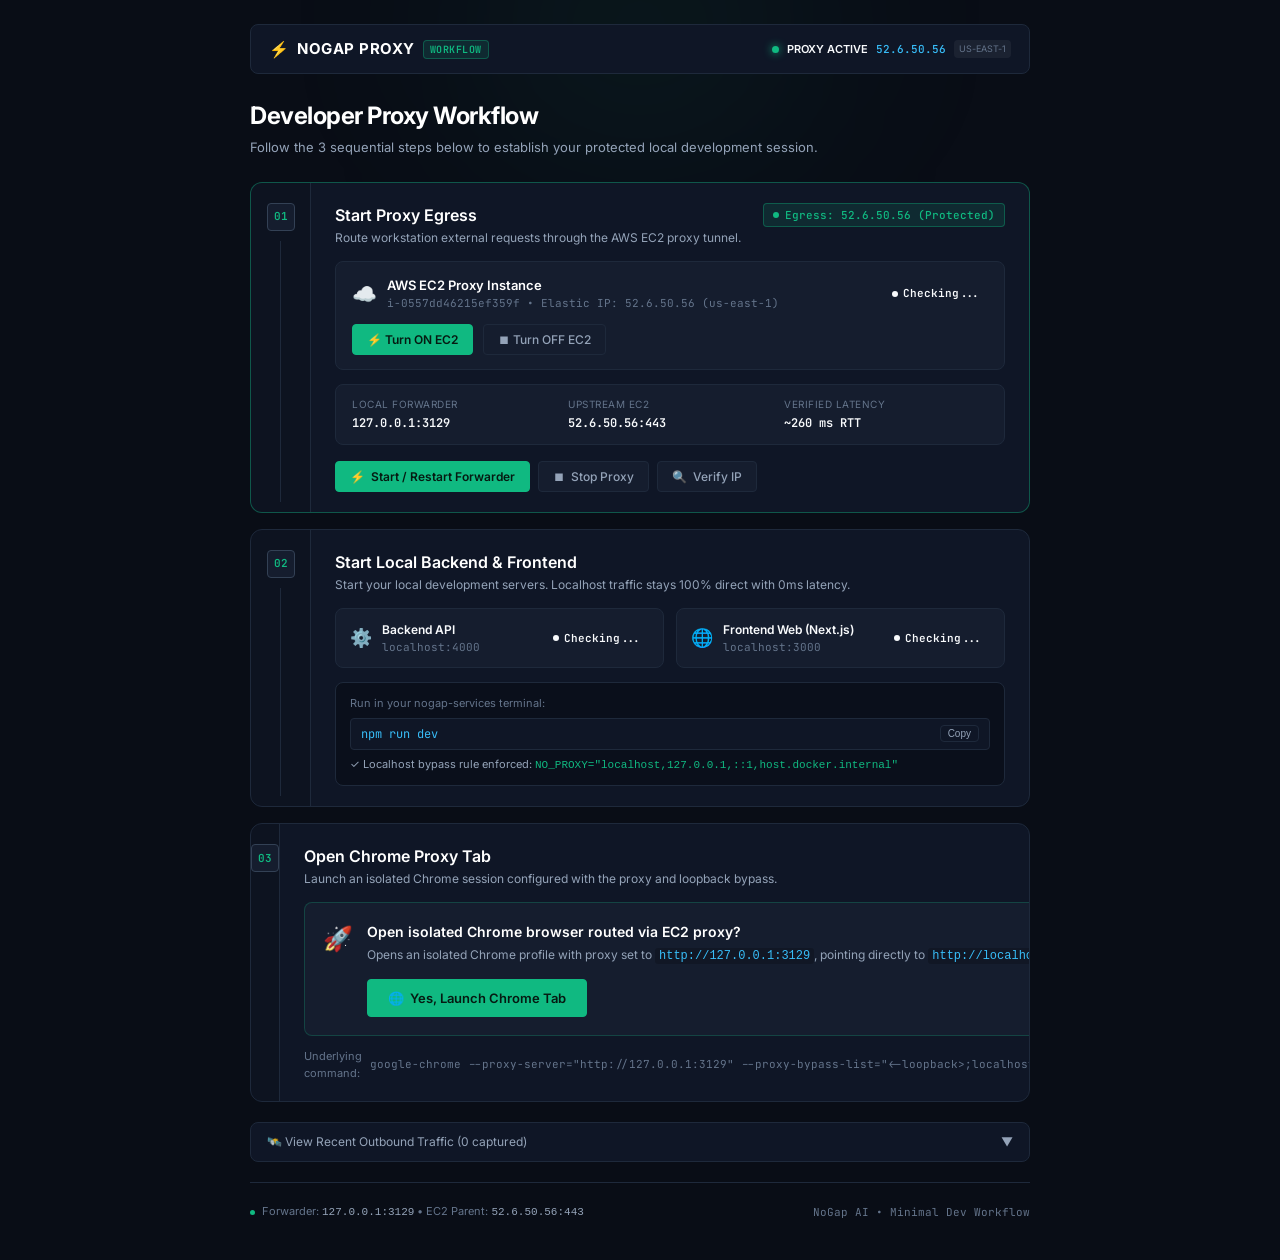
==== ui/public/index.html @ 5a135667 "feat: add minimal workflow UI and EC2 power management script" ====
<!DOCTYPE html>
<html lang="en">
<head>
  <meta charset="UTF-8">
  <meta name="viewport" content="width=device-width, initial-scale=1.0">
  <title>NoGap Proxy | Developer Workflow Controller</title>
  <meta name="description" content="Minimal, focused 3-step workflow controller for NoGap developer proxy egress.">
  <link rel="preconnect" href="https://fonts.googleapis.com">
  <link rel="preconnect" href="https://fonts.gstatic.com" crossorigin>
  <link href="https://fonts.googleapis.com/css2?family=Inter:wght@400;500;600;700&family=JetBrains+Mono:wght@400;500;600&display=swap" rel="stylesheet">
  <link rel="stylesheet" href="style.css">
</head>
<body class="obsidian-theme">
  <!-- Minimalist Background Grid -->
  <div class="ambient-glow"></div>

  <div class="workflow-container">
    <!-- Clean Minimalist Header -->
    <header class="top-nav">
      <div class="nav-brand">
        <span class="brand-spark">⚡</span>
        <span class="brand-title">NOGAP PROXY</span>
        <span class="brand-badge">WORKFLOW</span>
      </div>

      <div class="nav-status">
        <div class="status-indicator" id="navStatus">
          <span class="pulse-dot active" id="navStatusDot"></span>
          <span class="status-label" id="navStatusLabel">PROXY ACTIVE</span>
          <span class="status-ip mono" id="navEgressIp">52.6.50.56</span>
          <span class="status-region">US-EAST-1</span>
        </div>
      </div>
    </header>

    <!-- Page Title & Guidance -->
    <div class="page-intro">
      <h1 class="page-title">Developer Proxy Workflow</h1>
      <p class="page-subtitle">Follow the 3 sequential steps below to establish your protected local development session.</p>
    </div>

    <!-- 3-STEP SEQUENTIAL WORKFLOW -->
    <div class="stepper-stack">
      
      <!-- STEP 1: START PROXY -->
      <section class="step-card active-step" id="stepCard1">
        <div class="step-sidebar">
          <div class="step-number">01</div>
          <div class="step-connector"></div>
        </div>

        <div class="step-body">
          <div class="step-header">
            <div>
              <h2 class="step-title">Start Proxy Egress</h2>
              <p class="step-desc">Route workstation external requests through the AWS EC2 proxy tunnel.</p>
            </div>
            <span class="status-pill-minimal online" id="step1StatusPill">
              <span class="dot"></span>
              <span id="step1StatusText">Egress: 52.6.50.56 (Protected)</span>
            </span>
          </div>

          <!-- AWS EC2 Cloud Server Power Card -->
          <div class="ec2-power-card" id="ec2PowerCard">
            <div class="ec2-power-header">
              <div class="ec2-info">
                <span class="cloud-icon">☁️</span>
                <div>
                  <div class="ec2-name">AWS EC2 Proxy Instance</div>
                  <div class="ec2-sub mono">i-0557dd46215ef359f • Elastic IP: 52.6.50.56 (us-east-1)</div>
                </div>
              </div>
              <span class="ec2-badge" id="ec2StateBadge">
                <span class="dot"></span>
                <span id="ec2StateText">Checking...</span>
              </span>
            </div>
            <div class="ec2-power-actions">
              <button id="btnStartEc2" class="btn btn-emerald btn-sm">
                <span>⚡ Turn ON EC2</span>
              </button>
              <button id="btnStopEc2" class="btn btn-ghost btn-sm">
                <span>⏹ Turn OFF EC2</span>
              </button>
              <span class="ec2-notice hidden" id="ec2Notice">Updating state...</span>
            </div>
          </div>

          <div class="step-details-grid">
            <div class="detail-item">
              <span class="detail-label">Local Forwarder</span>
              <span class="detail-val mono" id="detailForwarderPort">127.0.0.1:3129</span>
            </div>
            <div class="detail-item">
              <span class="detail-label">Upstream EC2</span>
              <span class="detail-val mono" id="detailUpstream">52.6.50.56:443</span>
            </div>
            <div class="detail-item">
              <span class="detail-label">Verified Latency</span>
              <span class="detail-val mono text-accent" id="detailLatency">~260 ms RTT</span>
            </div>
          </div>

          <div class="step-actions">
            <button id="btnToggleProxy" class="btn btn-emerald">
              <span class="btn-icon">⚡</span>
              <span id="btnToggleProxyText">Start / Restart Forwarder</span>
            </button>
            <button id="btnStopProxy" class="btn btn-ghost">
              <span class="btn-icon">⏹</span>
              <span>Stop Proxy</span>
            </button>
            <button id="btnTestEgress" class="btn btn-ghost" title="Re-verify public IP">
              <span class="btn-icon">🔍</span>
              <span>Verify IP</span>
            </button>
          </div>
        </div>
      </section>

      <!-- STEP 2: START LOCAL BACKEND & FRONTEND -->
      <section class="step-card" id="stepCard2">
        <div class="step-sidebar">
          <div class="step-number">02</div>
          <div class="step-connector"></div>
        </div>

        <div class="step-body">
          <div class="step-header">
            <div>
              <h2 class="step-title">Start Local Backend & Frontend</h2>
              <p class="step-desc">Start your local development servers. Localhost traffic stays 100% direct with 0ms latency.</p>
            </div>
          </div>

          <!-- Live Port Indicators -->
          <div class="port-status-container">
            <!-- Port 4000: Backend -->
            <div class="port-status-card" id="port4000Card">
              <div class="port-card-header">
                <span class="service-icon">⚙️</span>
                <div>
                  <div class="service-name">Backend API</div>
                  <div class="service-endpoint mono">localhost:4000</div>
                </div>
              </div>
              <div class="port-badge-group">
                <span class="port-badge" id="port4000Badge">
                  <span class="dot"></span>
                  <span id="port4000Text">Checking...</span>
                </span>
              </div>
            </div>

            <!-- Port 3000: Frontend -->
            <div class="port-status-card" id="port3000Card">
              <div class="port-card-header">
                <span class="service-icon">🌐</span>
                <div>
                  <div class="service-name">Frontend Web (Next.js)</div>
                  <div class="service-endpoint mono">localhost:3000</div>
                </div>
              </div>
              <div class="port-badge-group">
                <span class="port-badge" id="port3000Badge">
                  <span class="dot"></span>
                  <span id="port3000Text">Checking...</span>
                </span>
              </div>
            </div>
          </div>

          <!-- Instructions & Command Helper -->
          <div class="command-box">
            <div class="command-title">Run in your nogap-services terminal:</div>
            <div class="command-line">
              <code class="mono">npm run dev</code>
              <button class="btn-copy-code" id="btnCopyDev">Copy</button>
            </div>
            <div class="command-note">
              ✓ Localhost bypass rule enforced: <code>NO_PROXY="localhost,127.0.0.1,::1,host.docker.internal"</code>
            </div>
          </div>
        </div>
      </section>

      <!-- STEP 3: OPEN CHROME PROXY TAB -->
      <section class="step-card" id="stepCard3">
        <div class="step-sidebar">
          <div class="step-number">03</div>
        </div>

        <div class="step-body">
          <div class="step-header">
            <div>
              <h2 class="step-title">Open Chrome Proxy Tab</h2>
              <p class="step-desc">Launch an isolated Chrome session configured with the proxy and loopback bypass.</p>
            </div>
          </div>

          <!-- Confirmation Prompt Box -->
          <div class="chrome-prompt-box">
            <div class="prompt-icon">🚀</div>
            <div class="prompt-content">
              <div class="prompt-question">Open isolated Chrome browser routed via EC2 proxy?</div>
              <div class="prompt-explanation">
                Opens an isolated Chrome profile with proxy set to <code>http://127.0.0.1:3129</code>, 
                pointing directly to <code>http://localhost:3000</code> with localhost safely bypassed.
              </div>
              <div class="prompt-actions">
                <button id="btnLaunchChrome" class="btn btn-emerald btn-lg">
                  <span class="btn-icon">🌐</span>
                  <span>Yes, Launch Chrome Tab</span>
                </button>
                <span id="chromeStatusNotice" class="chrome-notice hidden">✓ Chrome launch command sent!</span>
              </div>
            </div>
          </div>

          <div class="chrome-flags-hint">
            <span class="hint-label">Underlying command:</span>
            <code class="mono">google-chrome --proxy-server="http://127.0.0.1:3129" --proxy-bypass-list="&lt;-loopback&gt;;localhost;127.0.0.1;::1" http://localhost:3000</code>
          </div>
        </div>
      </section>

    </div>

    <!-- Optional Collapsible Recent Traffic Drawer -->
    <details class="minimal-logs-drawer">
      <summary class="drawer-summary">
        <span>🛰️ View Recent Outbound Traffic (<span id="recentLogCount">0</span> captured)</span>
        <span class="drawer-arrow">▼</span>
      </summary>
      <div class="drawer-content">
        <div class="mini-table-wrapper">
          <table class="mini-table">
            <thead>
              <tr>
                <th>Status</th>
                <th>Time</th>
                <th>Target Host</th>
                <th>Duration</th>
                <th>Bytes</th>
              </tr>
            </thead>
            <tbody id="miniLogTableBody">
              <tr>
                <td colspan="5" class="text-center text-muted">Listening for requests...</td>
              </tr>
            </tbody>
          </table>
        </div>
      </div>
    </details>

    <!-- Footer -->
    <footer class="minimal-footer">
      <div class="footer-status">
        <span class="footer-dot"></span> Forwarder: <code>127.0.0.1:3129</code> • EC2 Parent: <code>52.6.50.56:443</code>
      </div>
      <div class="footer-copy mono">NoGap AI • Minimal Dev Workflow</div>
    </footer>
  </div>

  <!-- Toast Notification Container -->
  <div id="toastContainer" class="toast-container"></div>

  <script src="app.js"></script>
</body>
</html>
---- ui/public/style.css ----
/* ==========================================================================
   NOGAP PROXY - MINIMAL WORKFLOW CONTROLLER
   Design System: Obsidian Telemetry (Stitch MCP Inspired)
   Utilitarian, clean, calm, zero noise.
   ========================================================================== */

:root {
  --bg-canvas: #090D16;
  --bg-surface: #0F1626;
  --bg-surface-elevated: #151D2E;
  --border-subtle: #1E293B;
  --border-active: #334155;
  
  --text-primary: #F8FAFC;
  --text-secondary: #94A3B8;
  --text-muted: #64748B;
  
  --emerald: #10B981;
  --emerald-hover: #059669;
  --emerald-subtle: rgba(16, 185, 129, 0.12);
  --emerald-border: rgba(16, 185, 129, 0.35);
  
  --cyan: #38BDF8;
  --red: #EF4444;
  --red-subtle: rgba(239, 68, 68, 0.12);
  
  --font-sans: 'Inter', -apple-system, BlinkMacSystemFont, 'Segoe UI', Roboto, sans-serif;
  --font-mono: 'JetBrains Mono', 'Fira Code', monospace;
  
  --radius-sm: 4px;
  --radius-md: 8px;
  --radius-lg: 12px;
  --radius-full: 9999px;
}

* {
  box-sizing: border-box;
  margin: 0;
  padding: 0;
}

body {
  background-color: var(--bg-canvas);
  color: var(--text-primary);
  font-family: var(--font-sans);
  font-size: 13px;
  line-height: 1.5;
  min-height: 100vh;
  -webkit-font-smoothing: antialiased;
  position: relative;
}

.ambient-glow {
  position: fixed;
  top: -150px;
  left: 50%;
  transform: translateX(-50%);
  width: 700px;
  height: 350px;
  background: radial-gradient(circle, rgba(16, 185, 129, 0.08), transparent 70%);
  filter: blur(80px);
  pointer-events: none;
  z-index: 0;
}

.mono {
  font-family: var(--font-mono);
}

.text-accent {
  color: var(--emerald);
}

.text-muted {
  color: var(--text-muted);
}

.text-center {
  text-align: center;
}

.hidden {
  display: none !important;
}

/* Container */
.workflow-container {
  max-width: 820px;
  margin: 0 auto;
  padding: 24px 20px 40px;
  position: relative;
  z-index: 1;
}

/* Minimal Top Nav */
.top-nav {
  display: flex;
  justify-content: space-between;
  align-items: center;
  padding: 12px 18px;
  background: var(--bg-surface);
  border: 1px solid var(--border-subtle);
  border-radius: var(--radius-md);
  margin-bottom: 24px;
}

.nav-brand {
  display: flex;
  align-items: center;
  gap: 8px;
}

.brand-spark {
  color: var(--emerald);
  font-size: 16px;
}

.brand-title {
  font-weight: 700;
  font-size: 15px;
  letter-spacing: 0.5px;
  color: #FFFFFF;
}

.brand-badge {
  font-size: 10px;
  font-family: var(--font-mono);
  font-weight: 600;
  color: var(--emerald);
  background: var(--emerald-subtle);
  border: 1px solid var(--emerald-border);
  padding: 1px 6px;
  border-radius: var(--radius-sm);
  letter-spacing: 0.5px;
}

.status-indicator {
  display: flex;
  align-items: center;
  gap: 8px;
  font-size: 11px;
}

.pulse-dot {
  width: 7px;
  height: 7px;
  border-radius: 50%;
  background-color: var(--emerald);
  box-shadow: 0 0 8px var(--emerald);
}

.pulse-dot.offline {
  background-color: var(--red);
  box-shadow: 0 0 8px var(--red);
}

.status-label {
  font-weight: 600;
  color: var(--text-primary);
}

.status-ip {
  color: #38BDF8;
  font-weight: 500;
}

.status-region {
  font-size: 9px;
  color: var(--text-muted);
  background: rgba(255, 255, 255, 0.05);
  padding: 2px 5px;
  border-radius: var(--radius-sm);
}

/* Page Intro */
.page-intro {
  margin-bottom: 24px;
}

.page-title {
  font-size: 24px;
  font-weight: 700;
  letter-spacing: -0.02em;
  color: #FFFFFF;
  margin-bottom: 4px;
}

.page-subtitle {
  font-size: 13px;
  color: var(--text-secondary);
}

/* Stepper Stack */
.stepper-stack {
  display: flex;
  flex-direction: column;
  gap: 16px;
}

.step-card {
  display: flex;
  background: var(--bg-surface);
  border: 1px solid var(--border-subtle);
  border-radius: var(--radius-lg);
  overflow: hidden;
  transition: border-color 0.2s;
}

.step-card:hover {
  border-color: var(--border-active);
}

.step-card.active-step {
  border-color: rgba(16, 185, 129, 0.4);
}

.step-sidebar {
  display: flex;
  flex-direction: column;
  align-items: center;
  width: 60px;
  padding-top: 20px;
  background: rgba(0, 0, 0, 0.15);
  border-right: 1px solid var(--border-subtle);
}

.step-number {
  width: 28px;
  height: 28px;
  border-radius: var(--radius-sm);
  background: var(--bg-surface-elevated);
  border: 1px solid var(--border-active);
  display: flex;
  align-items: center;
  justify-content: center;
  font-family: var(--font-mono);
  font-size: 11px;
  font-weight: 600;
  color: var(--emerald);
}

.step-connector {
  flex: 1;
  width: 1px;
  background: var(--border-subtle);
  margin-top: 10px;
  margin-bottom: 10px;
}

.step-body {
  flex: 1;
  padding: 20px 24px;
}

.step-header {
  display: flex;
  justify-content: space-between;
  align-items: flex-start;
  margin-bottom: 14px;
}

.step-title {
  font-size: 16px;
  font-weight: 600;
  color: #FFFFFF;
  margin-bottom: 2px;
}

.step-desc {
  font-size: 12px;
  color: var(--text-secondary);
}

.status-pill-minimal {
  display: inline-flex;
  align-items: center;
  gap: 6px;
  font-size: 11px;
  font-family: var(--font-mono);
  font-weight: 500;
  padding: 3px 9px;
  border-radius: var(--radius-sm);
}

.status-pill-minimal.online {
  background: var(--emerald-subtle);
  border: 1px solid var(--emerald-border);
  color: var(--emerald);
}

.status-pill-minimal.offline {
  background: var(--red-subtle);
  border: 1px solid rgba(239, 68, 68, 0.3);
  color: var(--red);
}

.status-pill-minimal .dot {
  width: 6px;
  height: 6px;
  border-radius: 50%;
  background: currentColor;
}

/* AWS EC2 Cloud Power Card */
.ec2-power-card {
  background: var(--bg-surface-elevated);
  border: 1px solid var(--border-subtle);
  border-radius: var(--radius-md);
  padding: 14px 16px;
  margin-bottom: 14px;
}

.ec2-power-header {
  display: flex;
  justify-content: space-between;
  align-items: center;
  margin-bottom: 12px;
}

.ec2-info {
  display: flex;
  align-items: center;
  gap: 10px;
}

.cloud-icon {
  font-size: 20px;
}

.ec2-name {
  font-size: 13px;
  font-weight: 600;
  color: #FFFFFF;
}

.ec2-sub {
  font-size: 11px;
  color: var(--text-muted);
}

.ec2-badge {
  display: inline-flex;
  align-items: center;
  gap: 5px;
  font-size: 11px;
  font-family: var(--font-mono);
  font-weight: 600;
  padding: 3px 8px;
  border-radius: var(--radius-sm);
}

.ec2-badge.running {
  background: var(--emerald-subtle);
  color: var(--emerald);
  border: 1px solid var(--emerald-border);
}

.ec2-badge.stopped {
  background: var(--red-subtle);
  color: var(--red);
  border: 1px solid rgba(239, 68, 68, 0.3);
}

.ec2-badge.transitioning {
  background: rgba(245, 158, 11, 0.15);
  color: #FBBF24;
  border: 1px solid rgba(245, 158, 11, 0.3);
}

.ec2-badge .dot {
  width: 6px;
  height: 6px;
  border-radius: 50%;
  background: currentColor;
}

.ec2-power-actions {
  display: flex;
  align-items: center;
  gap: 10px;
}

.btn-sm {
  padding: 5px 10px;
  font-size: 11px;
}

.ec2-notice {
  font-size: 11px;
  font-family: var(--font-mono);
  color: #FBBF24;
}

/* Step 1 Details Grid */
.step-details-grid {
  display: grid;
  grid-template-columns: repeat(3, 1fr);
  gap: 12px;
  background: var(--bg-surface-elevated);
  border: 1px solid var(--border-subtle);
  border-radius: var(--radius-md);
  padding: 12px 16px;
  margin-bottom: 16px;
}

.detail-item {
  display: flex;
  flex-direction: column;
  gap: 2px;
}

.detail-label {
  font-size: 10px;
  text-transform: uppercase;
  letter-spacing: 0.5px;
  color: var(--text-muted);
}

.detail-val {
  font-size: 12px;
  font-weight: 600;
  color: var(--text-primary);
}

/* Buttons */
.step-actions {
  display: flex;
  align-items: center;
  gap: 8px;
}

.btn {
  display: inline-flex;
  align-items: center;
  gap: 6px;
  padding: 7px 14px;
  border-radius: var(--radius-sm);
  font-size: 12px;
  font-weight: 500;
  font-family: var(--font-sans);
  cursor: pointer;
  transition: all 0.15s;
  outline: none;
  border: 1px solid transparent;
}

.btn-emerald {
  background: var(--emerald);
  color: #061A12;
  font-weight: 600;
  border-color: var(--emerald);
}
.btn-emerald:hover {
  background: var(--emerald-hover);
  border-color: var(--emerald-hover);
}

.btn-lg {
  padding: 10px 20px;
  font-size: 13px;
}

.btn-ghost {
  background: var(--bg-surface-elevated);
  color: var(--text-secondary);
  border-color: var(--border-subtle);
}
.btn-ghost:hover {
  background: #1C273D;
  color: #FFFFFF;
  border-color: var(--border-active);
}

/* Step 2: Port Status Cards */
.port-status-container {
  display: grid;
  grid-template-columns: 1fr 1fr;
  gap: 12px;
  margin-bottom: 14px;
}

.port-status-card {
  display: flex;
  justify-content: space-between;
  align-items: center;
  background: var(--bg-surface-elevated);
  border: 1px solid var(--border-subtle);
  border-radius: var(--radius-md);
  padding: 12px 14px;
}

.port-card-header {
  display: flex;
  align-items: center;
  gap: 10px;
}

.service-icon {
  font-size: 18px;
}

.service-name {
  font-weight: 600;
  font-size: 12px;
}

.service-endpoint {
  font-size: 11px;
  color: var(--text-muted);
}

.port-badge {
  display: inline-flex;
  align-items: center;
  gap: 5px;
  font-size: 11px;
  font-family: var(--font-mono);
  padding: 3px 8px;
  border-radius: var(--radius-sm);
  font-weight: 600;
}

.port-badge.ready {
  background: var(--emerald-subtle);
  color: var(--emerald);
  border: 1px solid var(--emerald-border);
}

.port-badge.waiting {
  background: rgba(255, 255, 255, 0.05);
  color: var(--text-muted);
  border: 1px solid var(--border-subtle);
}

.port-badge .dot {
  width: 6px;
  height: 6px;
  border-radius: 50%;
  background: currentColor;
}

/* Command Box */
.command-box {
  background: rgba(0, 0, 0, 0.3);
  border: 1px solid var(--border-subtle);
  border-radius: var(--radius-md);
  padding: 12px 14px;
}

.command-title {
  font-size: 11px;
  color: var(--text-muted);
  margin-bottom: 6px;
}

.command-line {
  display: flex;
  justify-content: space-between;
  align-items: center;
  background: var(--bg-surface);
  border: 1px solid var(--border-subtle);
  padding: 6px 10px;
  border-radius: var(--radius-sm);
  margin-bottom: 6px;
}

.command-line code {
  color: #38BDF8;
  font-size: 12px;
}

.btn-copy-code {
  background: transparent;
  border: 1px solid var(--border-subtle);
  color: var(--text-secondary);
  font-size: 10px;
  padding: 2px 7px;
  border-radius: var(--radius-sm);
  cursor: pointer;
}
.btn-copy-code:hover {
  color: #FFFFFF;
  border-color: var(--border-active);
}

.command-note {
  font-size: 11px;
  color: var(--text-secondary);
}

.command-note code {
  color: var(--emerald);
  font-size: 11px;
}

/* Step 3: Chrome Prompt Box */
.chrome-prompt-box {
  display: flex;
  gap: 14px;
  background: var(--bg-surface-elevated);
  border: 1px solid rgba(16, 185, 129, 0.25);
  border-radius: var(--radius-md);
  padding: 18px;
  margin-bottom: 12px;
}

.prompt-icon {
  font-size: 24px;
}

.prompt-content {
  flex: 1;
}

.prompt-question {
  font-size: 14px;
  font-weight: 600;
  color: #FFFFFF;
  margin-bottom: 4px;
}

.prompt-explanation {
  font-size: 12px;
  color: var(--text-secondary);
  margin-bottom: 14px;
  line-height: 1.5;
}

.prompt-explanation code {
  color: #38BDF8;
  background: rgba(0, 0, 0, 0.2);
  padding: 1px 4px;
  border-radius: 3px;
}

.prompt-actions {
  display: flex;
  align-items: center;
  gap: 12px;
}

.chrome-notice {
  font-size: 12px;
  font-family: var(--font-mono);
  color: var(--emerald);
  font-weight: 500;
}

.chrome-flags-hint {
  font-size: 11px;
  color: var(--text-muted);
  display: flex;
  gap: 8px;
  align-items: center;
  overflow-x: auto;
}

.chrome-flags-hint code {
  color: #64748B;
  white-space: nowrap;
}

/* Collapsible Logs Drawer */
.minimal-logs-drawer {
  margin-top: 20px;
  background: var(--bg-surface);
  border: 1px solid var(--border-subtle);
  border-radius: var(--radius-md);
  overflow: hidden;
}

.drawer-summary {
  display: flex;
  justify-content: space-between;
  align-items: center;
  padding: 10px 16px;
  font-size: 12px;
  color: var(--text-secondary);
  cursor: pointer;
  user-select: none;
}
.drawer-summary:hover {
  background: var(--bg-surface-elevated);
  color: #FFFFFF;
}

.drawer-content {
  padding: 0 16px 16px;
}

.mini-table-wrapper {
  max-height: 200px;
  overflow-y: auto;
  border: 1px solid var(--border-subtle);
  border-radius: var(--radius-sm);
}

.mini-table {
  width: 100%;
  border-collapse: collapse;
  font-size: 11px;
  font-family: var(--font-mono);
}

.mini-table th {
  position: sticky;
  top: 0;
  background: #0B101D;
  text-align: left;
  padding: 6px 10px;
  color: var(--text-muted);
  border-bottom: 1px solid var(--border-subtle);
}

.mini-table td {
  padding: 6px 10px;
  border-bottom: 1px solid rgba(255, 255, 255, 0.03);
}

/* Footer */
.minimal-footer {
  display: flex;
  justify-content: space-between;
  align-items: center;
  padding-top: 20px;
  margin-top: 20px;
  border-top: 1px solid var(--border-subtle);
  font-size: 11px;
  color: var(--text-muted);
}

.footer-dot {
  display: inline-block;
  width: 5px;
  height: 5px;
  border-radius: 50%;
  background: var(--emerald);
  margin-right: 4px;
}

.minimal-footer code {
  color: var(--text-secondary);
}

/* Toast */
.toast-container {
  position: fixed;
  bottom: 20px;
  right: 20px;
  display: flex;
  flex-direction: column;
  gap: 8px;
  z-index: 9999;
}

.toast {
  padding: 9px 14px;
  border-radius: var(--radius-sm);
  background: var(--bg-surface-elevated);
  border: 1px solid var(--border-active);
  color: #FFFFFF;
  font-size: 12px;
  box-shadow: 0 8px 20px rgba(0, 0, 0, 0.5);
  display: flex;
  align-items: center;
  gap: 8px;
}

.toast.toast-success {
  border-color: var(--emerald-border);
}

.spinner {
  display: inline-block;
  width: 12px;
  height: 12px;
  border: 2px solid rgba(255, 255, 255, 0.2);
  border-top-color: currentColor;
  border-radius: 50%;
  animation: spin 0.8s linear infinite;
}

@keyframes spin {
  to { transform: rotate(360deg); }
}

@media (max-width: 640px) {
  .step-card {
    flex-direction: column;
  }
  .step-sidebar {
    width: 100%;
    height: 36px;
    flex-direction: row;
    padding: 0 16px;
    border-right: none;
    border-bottom: 1px solid var(--border-subtle);
  }
  .step-connector { display: none; }
  .port-status-container {
    grid-template-columns: 1fr;
  }
}
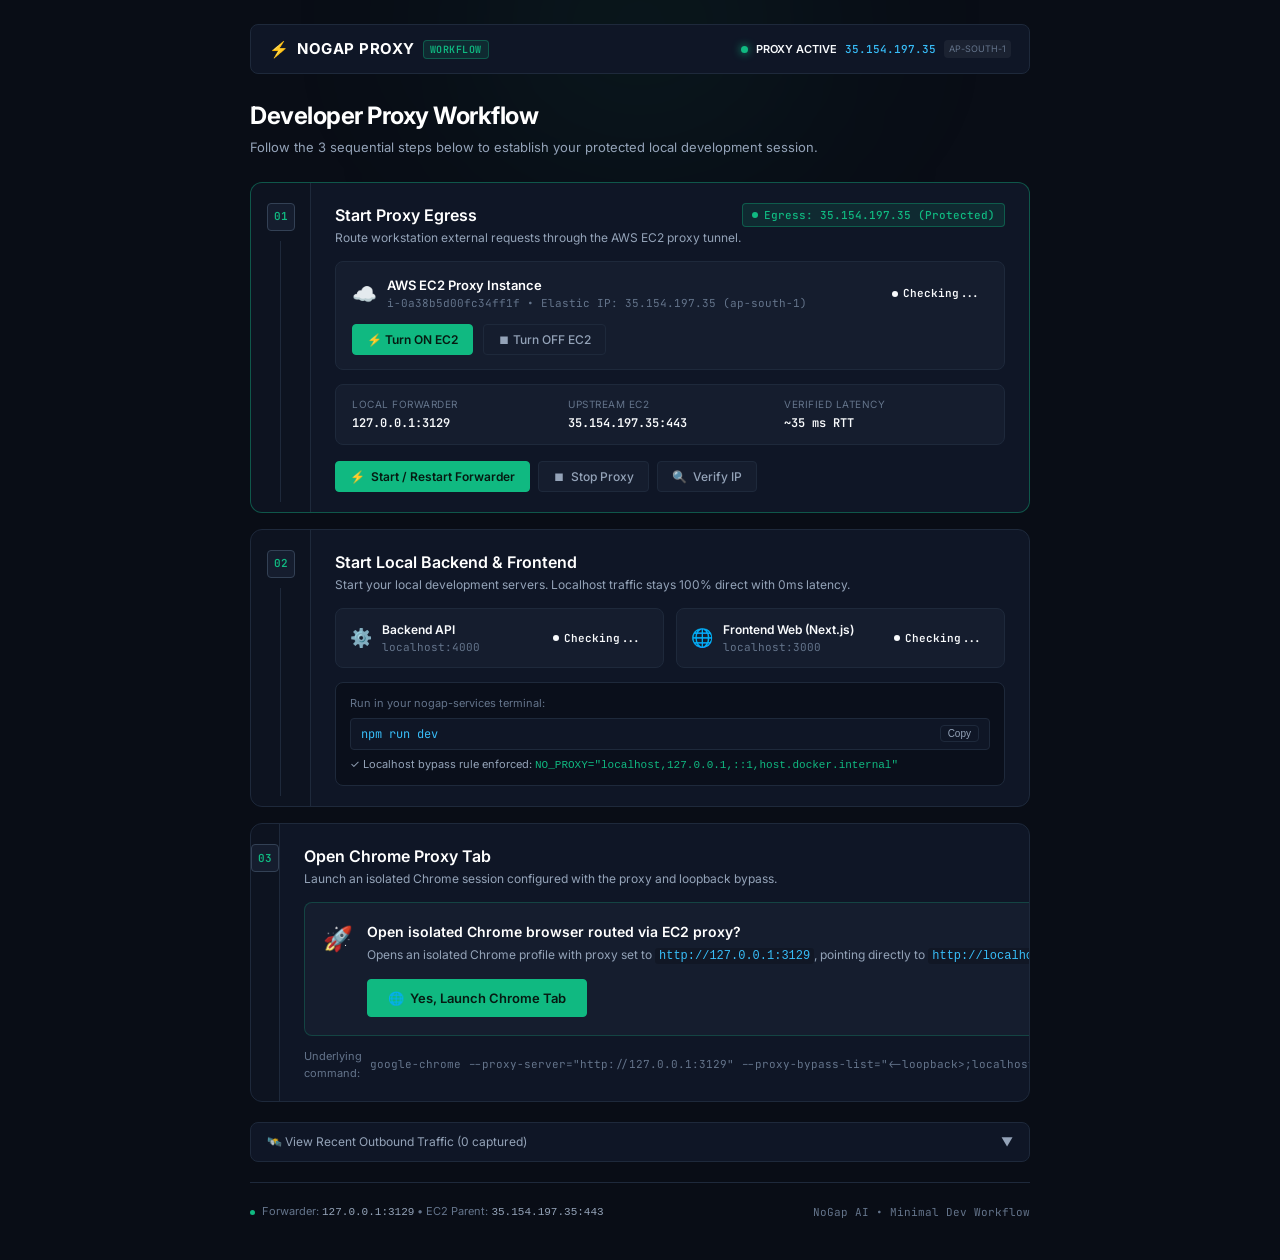
==== commit b9757973: "feat: migrate proxy infrastructure to Mumbai ap-south-1 (35.154.197.35)" ====
--- a/ui/public/index.html
+++ b/ui/public/index.html
@@ -27,8 +27,8 @@
         <div class="status-indicator" id="navStatus">
           <span class="pulse-dot active" id="navStatusDot"></span>
           <span class="status-label" id="navStatusLabel">PROXY ACTIVE</span>
-          <span class="status-ip mono" id="navEgressIp">52.6.50.56</span>
-          <span class="status-region">US-EAST-1</span>
+          <span class="status-ip mono" id="navEgressIp">35.154.197.35</span>
+          <span class="status-region">AP-SOUTH-1</span>
         </div>
       </div>
     </header>
@@ -57,7 +57,7 @@
             </div>
             <span class="status-pill-minimal online" id="step1StatusPill">
               <span class="dot"></span>
-              <span id="step1StatusText">Egress: 52.6.50.56 (Protected)</span>
+              <span id="step1StatusText">Egress: 35.154.197.35 (Protected)</span>
             </span>
           </div>
 
@@ -68,7 +68,7 @@
                 <span class="cloud-icon">☁️</span>
                 <div>
                   <div class="ec2-name">AWS EC2 Proxy Instance</div>
-                  <div class="ec2-sub mono">i-0557dd46215ef359f • Elastic IP: 52.6.50.56 (us-east-1)</div>
+                  <div class="ec2-sub mono">i-0a38b5d00fc34ff1f • Elastic IP: 35.154.197.35 (ap-south-1)</div>
                 </div>
               </div>
               <span class="ec2-badge" id="ec2StateBadge">
@@ -94,11 +94,11 @@
             </div>
             <div class="detail-item">
               <span class="detail-label">Upstream EC2</span>
-              <span class="detail-val mono" id="detailUpstream">52.6.50.56:443</span>
+              <span class="detail-val mono" id="detailUpstream">35.154.197.35:443</span>
             </div>
             <div class="detail-item">
               <span class="detail-label">Verified Latency</span>
-              <span class="detail-val mono text-accent" id="detailLatency">~260 ms RTT</span>
+              <span class="detail-val mono text-accent" id="detailLatency">~35 ms RTT</span>
             </div>
           </div>
 
@@ -258,7 +258,7 @@
     <!-- Footer -->
     <footer class="minimal-footer">
       <div class="footer-status">
-        <span class="footer-dot"></span> Forwarder: <code>127.0.0.1:3129</code> • EC2 Parent: <code>52.6.50.56:443</code>
+        <span class="footer-dot"></span> Forwarder: <code>127.0.0.1:3129</code> • EC2 Parent: <code>35.154.197.35:443</code>
       </div>
       <div class="footer-copy mono">NoGap AI • Minimal Dev Workflow</div>
     </footer>
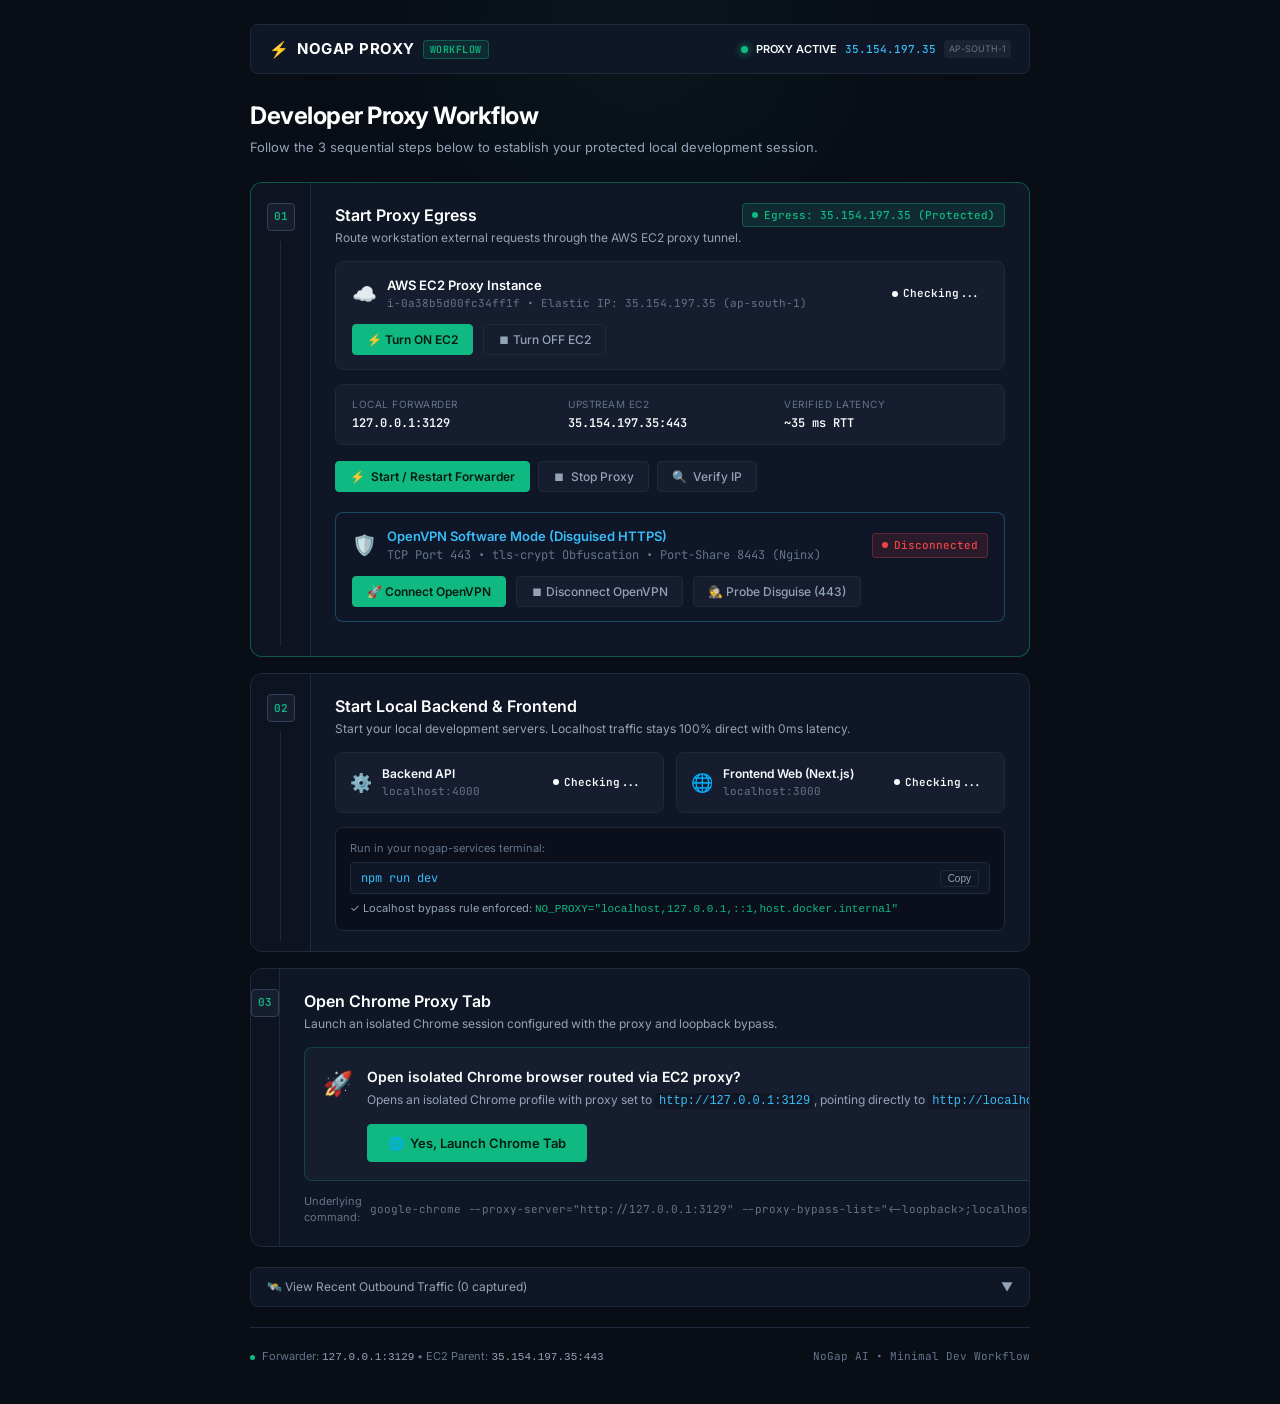
==== commit 35ef2732: "feat: implement pure-software OpenVPN with TCP 443 HTTPS traffic disguise" ====
--- a/ui/public/index.html
+++ b/ui/public/index.html
@@ -115,6 +115,34 @@
               <span class="btn-icon">🔍</span>
               <span>Verify IP</span>
             </button>
+          </div>
+
+          <!-- OpenVPN Disguised Mode (TCP 443 + tls-crypt) -->
+          <div class="ec2-power-card" style="margin-top: 1.25rem; border-color: rgba(56, 189, 248, 0.3); background: rgba(15, 23, 42, 0.65);" id="vpnControlCard">
+            <div class="ec2-power-header">
+              <div class="ec2-info">
+                <span class="cloud-icon">🛡️</span>
+                <div>
+                  <div class="ec2-name" style="color: #38bdf8;">OpenVPN Software Mode (Disguised HTTPS)</div>
+                  <div class="ec2-sub mono" style="font-size: 0.75rem;">TCP Port 443 • tls-crypt Obfuscation • Port-Share 8443 (Nginx)</div>
+                </div>
+              </div>
+              <span class="status-pill-minimal offline" id="vpnStatusPill">
+                <span class="dot"></span>
+                <span id="vpnStatusText">Disconnected</span>
+              </span>
+            </div>
+            <div class="ec2-power-actions" style="margin-top: 0.75rem;">
+              <button id="btnStartVpn" class="btn btn-emerald btn-sm">
+                <span>🚀 Connect OpenVPN</span>
+              </button>
+              <button id="btnStopVpn" class="btn btn-ghost btn-sm">
+                <span>⏹ Disconnect OpenVPN</span>
+              </button>
+              <button id="btnProbeDisguise" class="btn btn-ghost btn-sm" title="Probe port 443 with HTTPS to test web disguise">
+                <span>🕵️ Probe Disguise (443)</span>
+              </button>
+            </div>
           </div>
         </div>
       </section>
